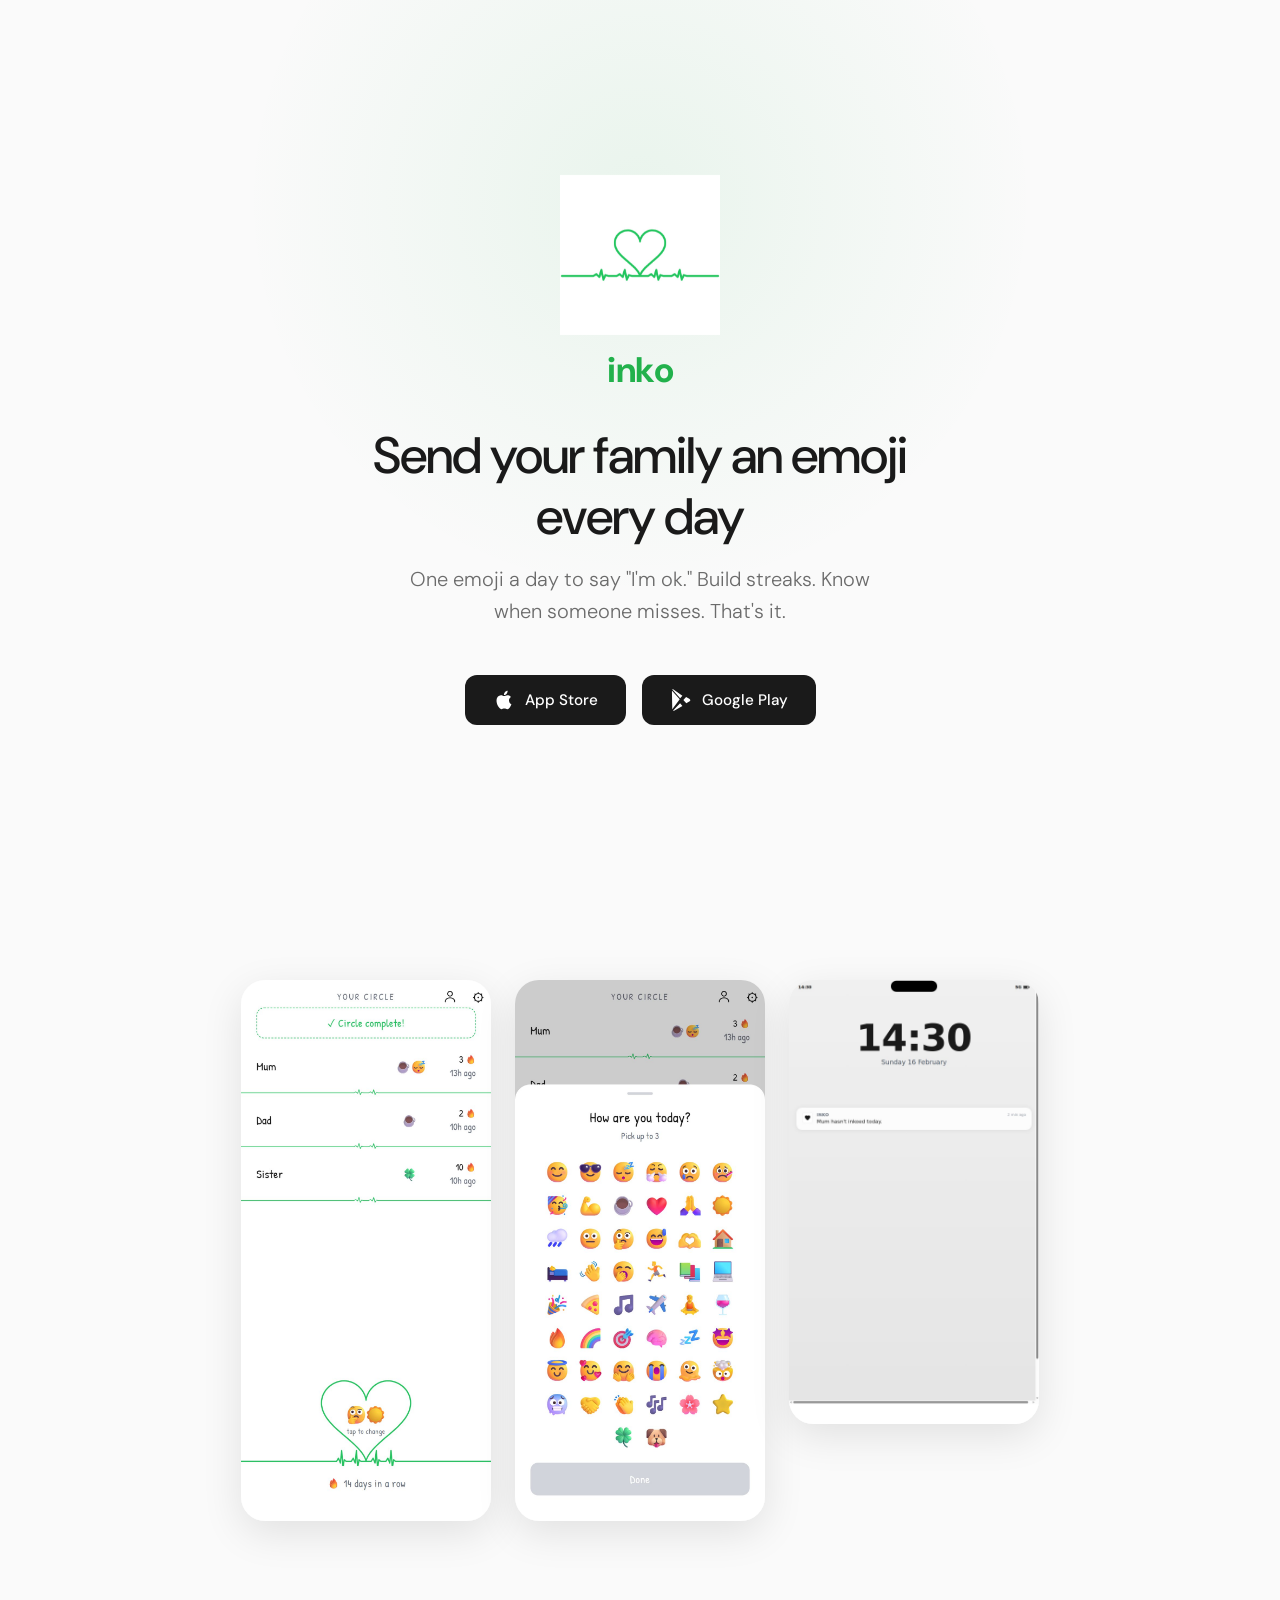
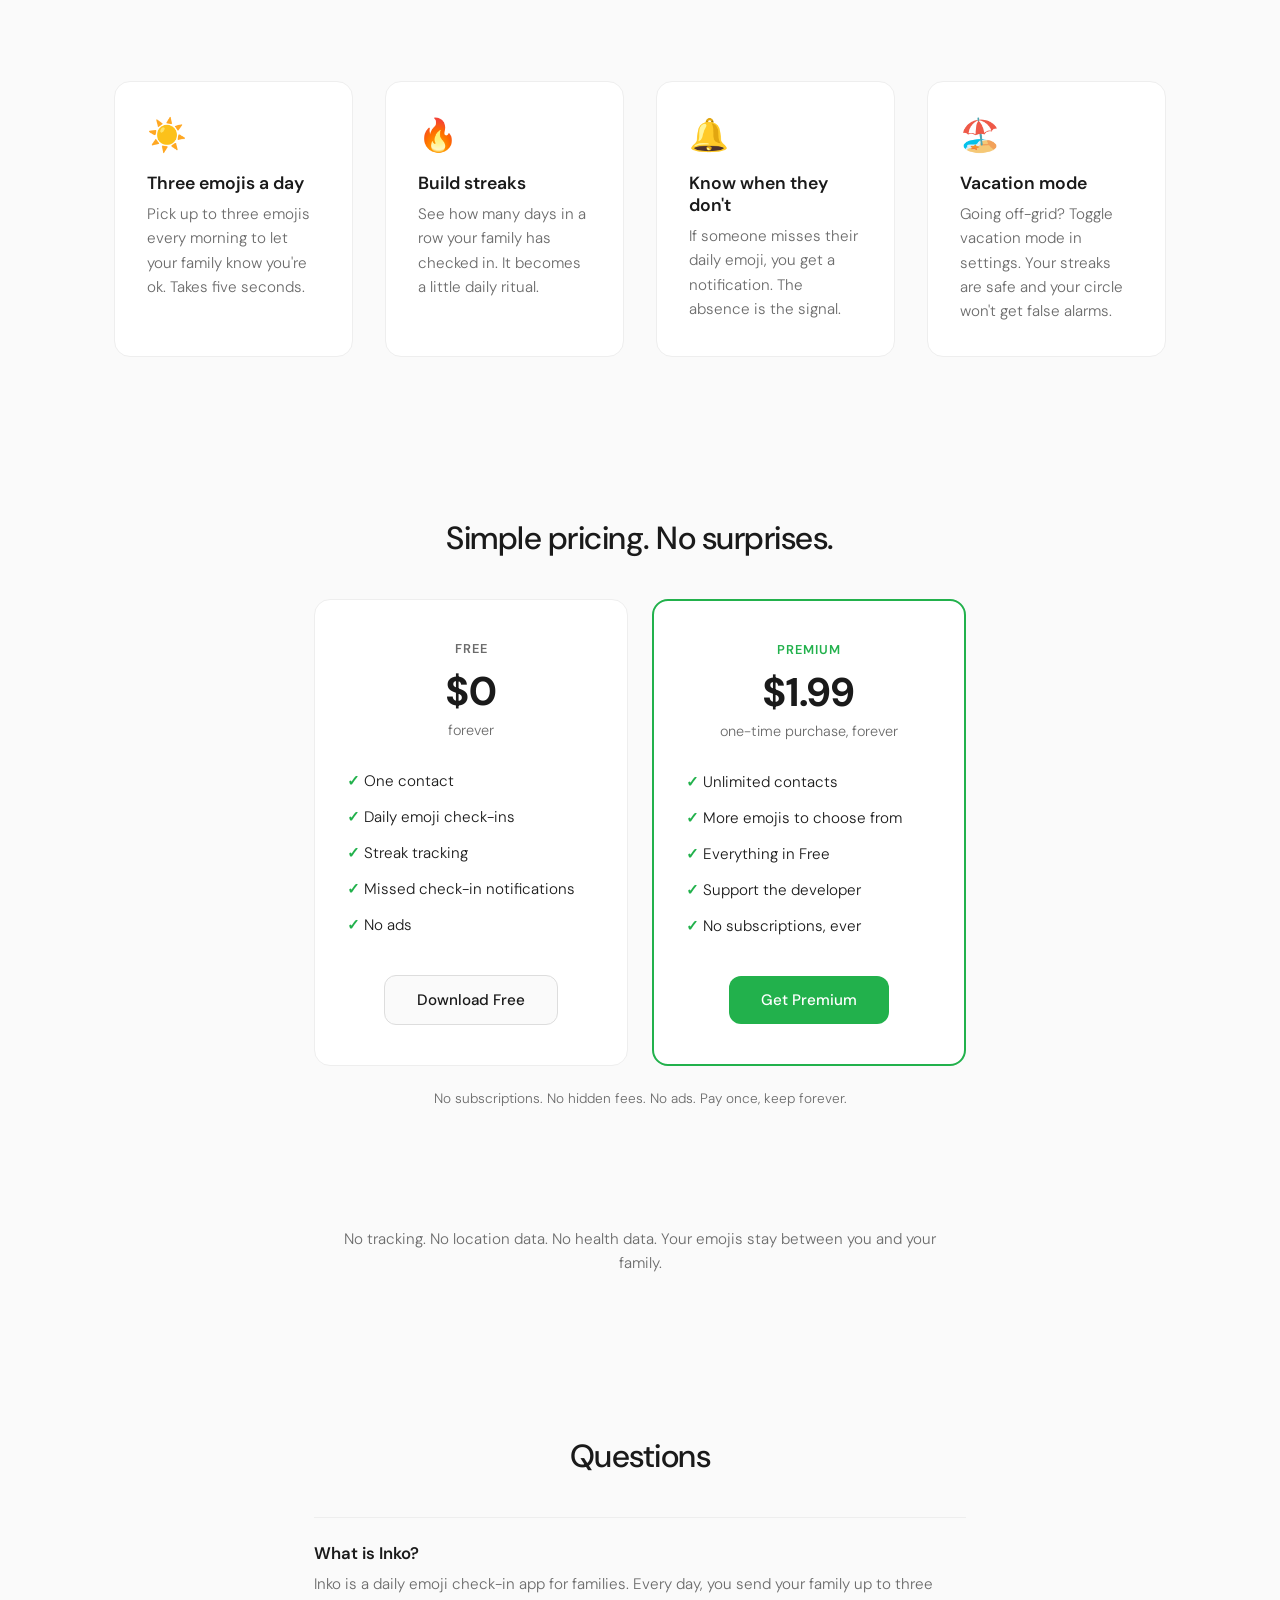
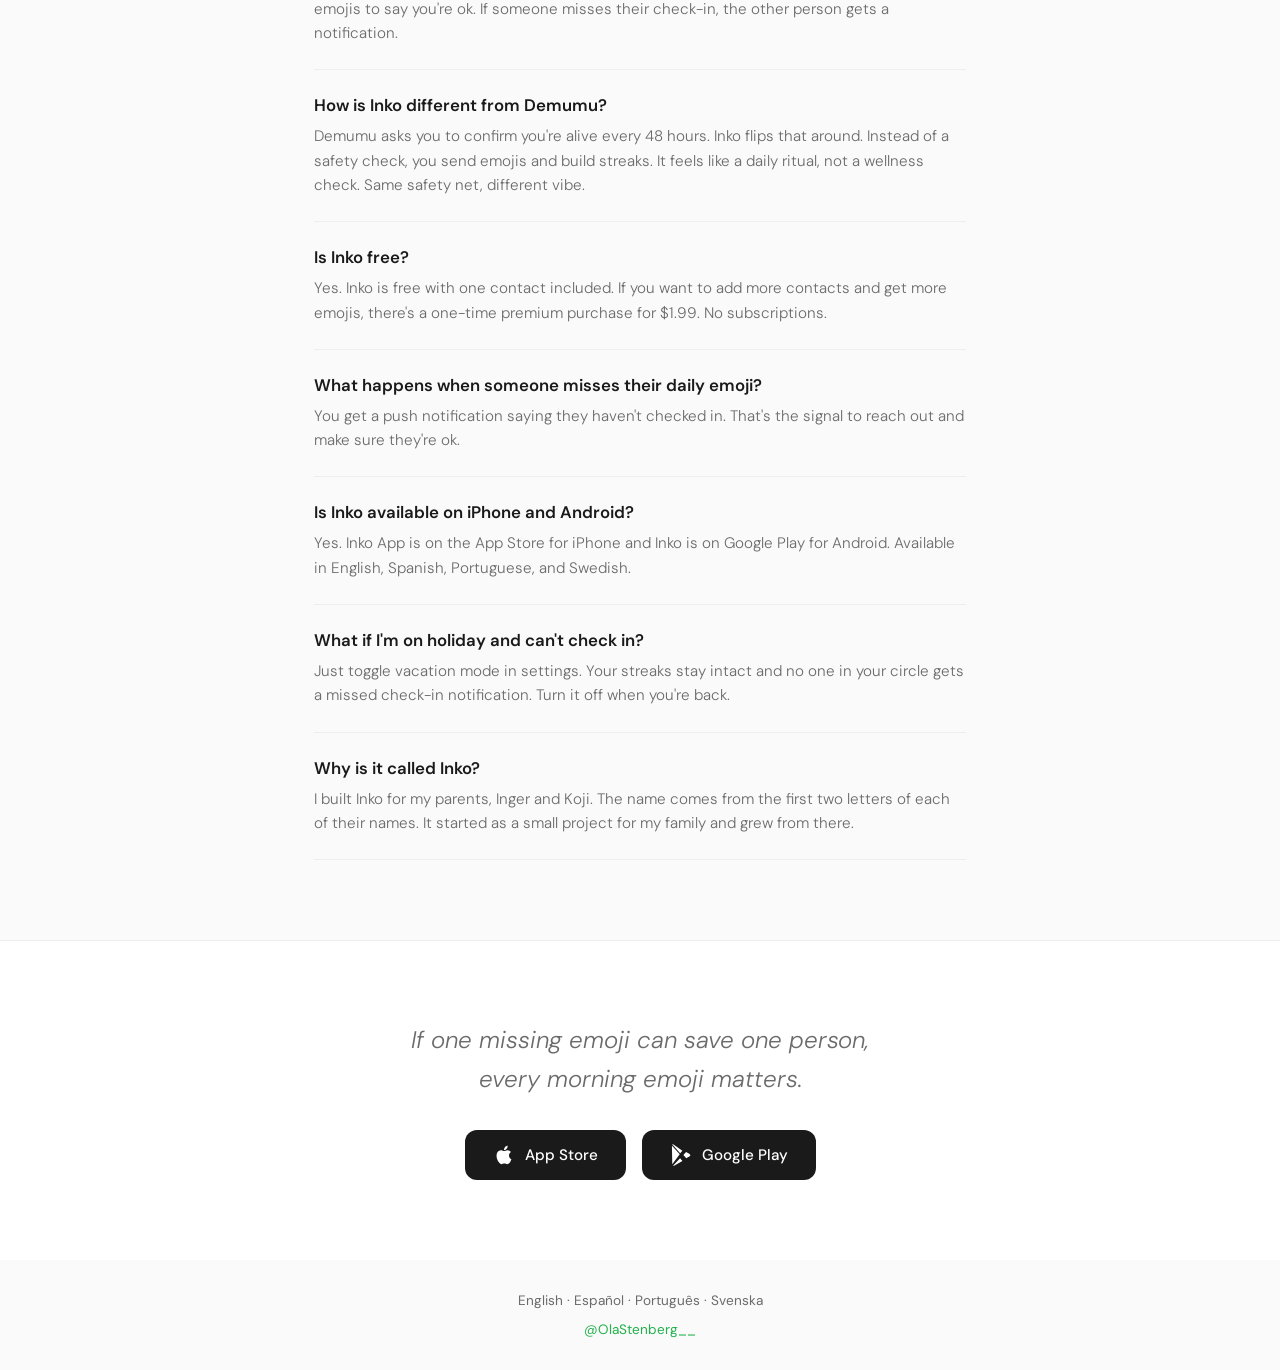
==== index.html @ b91a789e "first commit" ====
<!DOCTYPE html>
<html lang="en">
<head>
<meta charset="UTF-8">
<meta name="viewport" content="width=device-width, initial-scale=1.0">
<title>Inko — Send your family an emoji every day</title>
<meta name="description" content="Inko is a free daily emoji check-in app for families. Send up to three emojis a day, build streaks, and know when someone misses. A warmer alternative to Demumu.">
<meta name="keywords" content="inko, inko app, family check in app, daily emoji app, demumu alternative, check on parents app, are you dead yet alternative, family safety app">
<link rel="canonical" href="https://inko.today/">
<meta property="og:title" content="Inko — Send your family an emoji every day">
<meta property="og:description" content="One emoji a day. That's all it takes to stay connected.">
<meta property="og:type" content="website">
<meta property="og:url" content="https://inko.today/">
<meta property="og:image" content="https://inko.today/og-image.png">
<meta name="twitter:card" content="summary_large_image">
<meta name="twitter:site" content="@OlaStenberg__">
<meta name="twitter:image" content="https://inko.today/og-image.png">
<script type="application/ld+json">
{
  "@context": "https://schema.org",
  "@type": "SoftwareApplication",
  "name": "Inko",
  "description": "A free daily emoji check-in app for families. Send up to three emojis a day, build streaks, and know when someone misses.",
  "url": "https://inko.today",
  "applicationCategory": "LifestyleApplication",
  "operatingSystem": "iOS, Android",
  "offers": [
    {
      "@type": "Offer",
      "price": "0",
      "priceCurrency": "USD",
      "description": "Free with one contact"
    },
    {
      "@type": "Offer",
      "price": "1.99",
      "priceCurrency": "USD",
      "description": "Premium — unlimited contacts, more emojis, one-time purchase"
    }
  ]
}
</script>
<link rel="preconnect" href="https://fonts.googleapis.com">
<link href="https://fonts.googleapis.com/css2?family=DM+Sans:ital,opsz,wght@0,9..40,300;0,9..40,400;0,9..40,500;0,9..40,700;1,9..40,300&display=swap" rel="stylesheet">
<style>
* { margin: 0; padding: 0; box-sizing: border-box; }

:root {
  --green: #22B14C;
  --green-light: #e8f7ed;
  --dark: #1a1a1a;
  --gray: #6b6b6b;
  --bg: #fafafa;
}

body {
  font-family: 'DM Sans', sans-serif;
  background: var(--bg);
  color: var(--dark);
  -webkit-font-smoothing: antialiased;
}

.hero {
  min-height: 100vh;
  display: flex;
  flex-direction: column;
  align-items: center;
  justify-content: center;
  text-align: center;
  padding: 40px 24px;
  position: relative;
  overflow: hidden;
}

.hero::before {
  content: '';
  position: absolute;
  top: -200px;
  left: 50%;
  transform: translateX(-50%);
  width: 800px;
  height: 800px;
  background: radial-gradient(circle, rgba(34,177,76,0.08) 0%, transparent 70%);
  pointer-events: none;
}

.logo {
  width: 160px;
  height: auto;
  margin-bottom: 12px;
  animation: fadeUp 0.8s ease both;
}

.brand {
  font-size: 2.2rem;
  font-weight: 700;
  color: var(--green);
  letter-spacing: -0.5px;
  margin-bottom: 32px;
  animation: fadeUp 0.8s ease 0.1s both;
}

h1 {
  font-size: clamp(1.8rem, 5vw, 3.2rem);
  font-weight: 500;
  line-height: 1.2;
  max-width: 600px;
  margin-bottom: 16px;
  letter-spacing: -1px;
  animation: fadeUp 0.8s ease 0.2s both;
}

h2 {
  font-size: clamp(1.4rem, 4vw, 2rem);
  font-weight: 500;
  text-align: center;
  margin-bottom: 40px;
  letter-spacing: -0.5px;
}

.subtitle {
  font-size: clamp(1rem, 2.5vw, 1.25rem);
  color: var(--gray);
  max-width: 480px;
  line-height: 1.6;
  margin-bottom: 48px;
  font-weight: 300;
  animation: fadeUp 0.8s ease 0.3s both;
}

.badges {
  display: flex;
  gap: 16px;
  flex-wrap: wrap;
  justify-content: center;
  animation: fadeUp 0.8s ease 0.4s both;
}

.badge {
  display: inline-flex;
  align-items: center;
  gap: 10px;
  padding: 14px 28px;
  background: var(--dark);
  color: white;
  border-radius: 12px;
  text-decoration: none;
  font-size: 0.95rem;
  font-weight: 500;
  transition: transform 0.2s, box-shadow 0.2s;
}

.badge:hover {
  transform: translateY(-2px);
  box-shadow: 0 8px 24px rgba(0,0,0,0.15);
}

.badge svg {
  width: 22px;
  height: 22px;
  fill: white;
}

.screenshots {
  padding: 80px 24px;
  max-width: 900px;
  margin: 0 auto;
}

.screenshots-grid {
  display: flex;
  gap: 24px;
  justify-content: center;
  align-items: flex-start;
}

.screenshots-grid img {
  width: 250px;
  height: auto;
  border-radius: 24px;
  box-shadow: 0 12px 40px rgba(0,0,0,0.1);
}

@media (max-width: 800px) {
  .screenshots-grid {
    flex-direction: column;
    align-items: center;
  }
  .screenshots-grid img {
    width: 260px;
  }
}

.features {
  padding: 80px 24px;
  max-width: 1100px;
  margin: 0 auto;
}

.features-grid {
  display: grid;
  grid-template-columns: repeat(auto-fit, minmax(200px, 1fr));
  gap: 32px;
}

.feature {
  padding: 32px;
  background: white;
  border-radius: 16px;
  border: 1px solid #eee;
}

.feature-emoji {
  font-size: 2rem;
  margin-bottom: 16px;
}

.feature h3 {
  font-size: 1.1rem;
  font-weight: 600;
  margin-bottom: 8px;
}

.feature p {
  font-size: 0.95rem;
  color: var(--gray);
  line-height: 1.6;
  font-weight: 300;
}

/* Pricing */
.pricing {
  padding: 80px 24px;
  max-width: 700px;
  margin: 0 auto;
}

.pricing-cards {
  display: grid;
  grid-template-columns: repeat(auto-fit, minmax(280px, 1fr));
  gap: 24px;
}

.pricing-card {
  padding: 40px 32px;
  background: white;
  border-radius: 16px;
  border: 1px solid #eee;
  text-align: center;
}

.pricing-card.premium {
  border: 2px solid var(--green);
  position: relative;
}

.pricing-label {
  font-size: 0.8rem;
  font-weight: 600;
  text-transform: uppercase;
  letter-spacing: 1px;
  color: var(--gray);
  margin-bottom: 8px;
}

.pricing-card.premium .pricing-label {
  color: var(--green);
}

.pricing-price {
  font-size: 2.5rem;
  font-weight: 700;
  margin-bottom: 4px;
}

.pricing-period {
  font-size: 0.9rem;
  color: var(--gray);
  margin-bottom: 24px;
  font-weight: 300;
}

.pricing-features {
  list-style: none;
  text-align: left;
  margin-bottom: 32px;
}

.pricing-features li {
  padding: 8px 0;
  font-size: 0.95rem;
  color: var(--dark);
  font-weight: 300;
}

.pricing-features li::before {
  content: '✓ ';
  color: var(--green);
  font-weight: 600;
}

.pricing-btn {
  display: inline-block;
  padding: 14px 32px;
  border-radius: 12px;
  text-decoration: none;
  font-size: 0.95rem;
  font-weight: 500;
  transition: transform 0.2s, box-shadow 0.2s;
}

.pricing-btn:hover {
  transform: translateY(-2px);
  box-shadow: 0 8px 24px rgba(0,0,0,0.1);
}

.pricing-btn.free {
  background: var(--bg);
  color: var(--dark);
  border: 1px solid #ddd;
}

.pricing-btn.paid {
  background: var(--green);
  color: white;
}

.pricing-note {
  text-align: center;
  margin-top: 24px;
  font-size: 0.85rem;
  color: var(--gray);
  font-weight: 300;
}

/* Privacy */
.privacy {
  padding: 40px 24px 80px;
  text-align: center;
}

.privacy p {
  font-size: 0.95rem;
  color: var(--gray);
  font-weight: 300;
  max-width: 600px;
  margin: 0 auto;
  line-height: 1.6;
}

/* FAQ */
.faq {
  padding: 80px 24px;
  max-width: 700px;
  margin: 0 auto;
}

.faq-item {
  border-bottom: 1px solid #eee;
  padding: 24px 0;
}

.faq-item:first-of-type {
  border-top: 1px solid #eee;
}

.faq-q {
  font-size: 1.05rem;
  font-weight: 600;
  margin-bottom: 8px;
}

.faq-a {
  font-size: 0.95rem;
  color: var(--gray);
  line-height: 1.6;
  font-weight: 300;
}

.bottom-cta {
  text-align: center;
  padding: 80px 24px;
  background: white;
  border-top: 1px solid #eee;
}

.bottom-cta p {
  font-size: clamp(1.1rem, 3vw, 1.5rem);
  font-weight: 300;
  font-style: italic;
  color: var(--gray);
  max-width: 500px;
  margin: 0 auto 32px;
  line-height: 1.6;
}

.bottom-cta .badges {
  animation: none;
}

footer {
  text-align: center;
  padding: 32px 24px;
  font-size: 0.85rem;
  color: var(--gray);
}

footer a {
  color: var(--green);
  text-decoration: none;
}

footer a:hover {
  text-decoration: underline;
}

@keyframes fadeUp {
  from { opacity: 0; transform: translateY(20px); }
  to { opacity: 1; transform: translateY(0); }
}

@media (max-width: 480px) {
  .logo { width: 120px; }
  .brand { font-size: 1.8rem; }
  .badges { flex-direction: column; align-items: center; }
  .badge { width: 100%; max-width: 280px; justify-content: center; }
}
</style>
</head>
<body>

<section class="hero">
  <img src="[data-uri]" alt="Inko" class="logo">
  <div class="brand">inko</div>
  <h1>Send your family an emoji every day</h1>
  <p class="subtitle">One emoji a day to say "I'm ok." Build streaks. Know when someone misses. That's it.</p>
  <div class="badges">
    <a href="https://apps.apple.com/us/app/inko-app/id6759858427" class="badge">
      <svg viewBox="0 0 24 24"><path d="M18.71 19.5c-.83 1.24-1.71 2.45-3.05 2.47-1.34.03-1.77-.79-3.29-.79-1.53 0-2 .77-3.27.82-1.31.05-2.3-1.32-3.14-2.53C4.25 17 2.94 12.45 4.7 9.39c.87-1.52 2.43-2.48 4.12-2.51 1.28-.02 2.5.87 3.29.87.78 0 2.26-1.07 3.8-.91.65.03 2.47.26 3.64 1.98-.09.06-2.17 1.28-2.15 3.81.03 3.02 2.65 4.03 2.68 4.04-.03.07-.42 1.44-1.38 2.83M13 3.5c.73-.83 1.94-1.46 2.94-1.5.13 1.17-.34 2.35-1.04 3.19-.69.85-1.83 1.51-2.95 1.42-.15-1.15.41-2.35 1.05-3.11z"/></svg>
      App Store
    </a>
    <a href="https://play.google.com/store/apps/details?id=com.inko.app" class="badge">
      <svg viewBox="0 0 24 24"><path d="M3.18 23.71c.46.27 1.04.18 1.8-.32l8.56-4.98-2.54-2.81L3.18 23.71zm-.71-1.7L2.1 2.53c-.01-.2.04-.38.13-.55l8.38 9.31-8.14 10.72zm1.33-21.44c-.58-.38-1.08-.48-1.5-.32l8.79 9.76 2.42-2.68L3.8.57zm17.18 10.2l-3.43-1.97-2.96 3.28 3.18 3.54 3.21-1.85c.79-.45 1.18-.98 1.18-1.51 0-.52-.39-1.04-1.18-1.49z"/></svg>
      Google Play
    </a>
  </div>
</section>

<section class="screenshots">
  <div class="screenshots-grid">
    <img src="[data-uri]" alt="Inko circle view showing family check-ins and streaks">
    <img src="[data-uri]" alt="Inko emoji picker - pick up to 3 emojis">
    <img src="[data-uri]" alt="Inko notification - Mum hasn't inkoed today">
  </div>
</section>

<section class="features">
  <div class="features-grid">
    <div class="feature">
      <div class="feature-emoji">☀️</div>
      <h3>Three emojis a day</h3>
      <p>Pick up to three emojis every morning to let your family know you're ok. Takes five seconds.</p>
    </div>
    <div class="feature">
      <div class="feature-emoji">🔥</div>
      <h3>Build streaks</h3>
      <p>See how many days in a row your family has checked in. It becomes a little daily ritual.</p>
    </div>
    <div class="feature">
      <div class="feature-emoji">🔔</div>
      <h3>Know when they don't</h3>
      <p>If someone misses their daily emoji, you get a notification. The absence is the signal.</p>
    </div>
    <div class="feature">
      <div class="feature-emoji">🏖️</div>
      <h3>Vacation mode</h3>
      <p>Going off-grid? Toggle vacation mode in settings. Your streaks are safe and your circle won't get false alarms.</p>
    </div>
  </div>
</section>

<section class="pricing">
  <h2>Simple pricing. No surprises.</h2>
  <div class="pricing-cards">
    <div class="pricing-card">
      <div class="pricing-label">Free</div>
      <div class="pricing-price">$0</div>
      <div class="pricing-period">forever</div>
      <ul class="pricing-features">
        <li>One contact</li>
        <li>Daily emoji check-ins</li>
        <li>Streak tracking</li>
        <li>Missed check-in notifications</li>
        <li>No ads</li>
      </ul>
      <a href="https://apps.apple.com/us/app/inko-app/id6759858427" class="pricing-btn free">Download Free</a>
    </div>
    <div class="pricing-card premium">
      <div class="pricing-label">Premium</div>
      <div class="pricing-price">$1.99</div>
      <div class="pricing-period">one-time purchase, forever</div>
      <ul class="pricing-features">
        <li>Unlimited contacts</li>
        <li>More emojis to choose from</li>
        <li>Everything in Free</li>
        <li>Support the developer</li>
        <li>No subscriptions, ever</li>
      </ul>
      <a href="https://play.google.com/store/apps/details?id=com.inko.app" class="pricing-btn paid">Get Premium</a>
    </div>
  </div>
  <p class="pricing-note">No subscriptions. No hidden fees. No ads. Pay once, keep forever.</p>
</section>

<section class="privacy">
  <p>No tracking. No location data. No health data. Your emojis stay between you and your family.</p>
</section>

<section class="faq">
  <h2>Questions</h2>
  <div class="faq-item">
    <div class="faq-q">What is Inko?</div>
    <div class="faq-a">Inko is a daily emoji check-in app for families. Every day, you send your family up to three emojis to say you're ok. If someone misses their check-in, the other person gets a notification.</div>
  </div>
  <div class="faq-item">
    <div class="faq-q">How is Inko different from Demumu?</div>
    <div class="faq-a">Demumu asks you to confirm you're alive every 48 hours. Inko flips that around. Instead of a safety check, you send emojis and build streaks. It feels like a daily ritual, not a wellness check. Same safety net, different vibe.</div>
  </div>
  <div class="faq-item">
    <div class="faq-q">Is Inko free?</div>
    <div class="faq-a">Yes. Inko is free with one contact included. If you want to add more contacts and get more emojis, there's a one-time premium purchase for $1.99. No subscriptions.</div>
  </div>
  <div class="faq-item">
    <div class="faq-q">What happens when someone misses their daily emoji?</div>
    <div class="faq-a">You get a push notification saying they haven't checked in. That's the signal to reach out and make sure they're ok.</div>
  </div>
  <div class="faq-item">
    <div class="faq-q">Is Inko available on iPhone and Android?</div>
    <div class="faq-a">Yes. Inko App is on the App Store for iPhone and Inko is on Google Play for Android. Available in English, Spanish, Portuguese, and Swedish.</div>
  </div>
  <div class="faq-item">
    <div class="faq-q">What if I'm on holiday and can't check in?</div>
    <div class="faq-a">Just toggle vacation mode in settings. Your streaks stay intact and no one in your circle gets a missed check-in notification. Turn it off when you're back.</div>
  </div>
  <div class="faq-item">
    <div class="faq-q">Why is it called Inko?</div>
    <div class="faq-a">I built Inko for my parents, Inger and Koji. The name comes from the first two letters of each of their names. It started as a small project for my family and grew from there.</div>
  </div>
</section>

<section class="bottom-cta">
  <p>If one missing emoji can save one person, every morning emoji matters.</p>
  <div class="badges">
    <a href="https://apps.apple.com/us/app/inko-app/id6759858427" class="badge">
      <svg viewBox="0 0 24 24"><path d="M18.71 19.5c-.83 1.24-1.71 2.45-3.05 2.47-1.34.03-1.77-.79-3.29-.79-1.53 0-2 .77-3.27.82-1.31.05-2.3-1.32-3.14-2.53C4.25 17 2.94 12.45 4.7 9.39c.87-1.52 2.43-2.48 4.12-2.51 1.28-.02 2.5.87 3.29.87.78 0 2.26-1.07 3.8-.91.65.03 2.47.26 3.64 1.98-.09.06-2.17 1.28-2.15 3.81.03 3.02 2.65 4.03 2.68 4.04-.03.07-.42 1.44-1.38 2.83M13 3.5c.73-.83 1.94-1.46 2.94-1.5.13 1.17-.34 2.35-1.04 3.19-.69.85-1.83 1.51-2.95 1.42-.15-1.15.41-2.35 1.05-3.11z" fill="white"/></svg>
      App Store
    </a>
    <a href="https://play.google.com/store/apps/details?id=com.inko.app" class="badge">
      <svg viewBox="0 0 24 24"><path d="M3.18 23.71c.46.27 1.04.18 1.8-.32l8.56-4.98-2.54-2.81L3.18 23.71zm-.71-1.7L2.1 2.53c-.01-.2.04-.38.13-.55l8.38 9.31-8.14 10.72zm1.33-21.44c-.58-.38-1.08-.48-1.5-.32l8.79 9.76 2.42-2.68L3.8.57zm17.18 10.2l-3.43-1.97-2.96 3.28 3.18 3.54 3.21-1.85c.79-.45 1.18-.98 1.18-1.51 0-.52-.39-1.04-1.18-1.49z" fill="white"/></svg>
      Google Play
    </a>
  </div>
</section>

<footer>
  <p>English · Español · Português · Svenska</p>
  <p style="margin-top: 12px;"><a href="https://x.com/OlaStenberg__" target="_blank">@OlaStenberg__</a></p>
</footer>

</body>
</html>
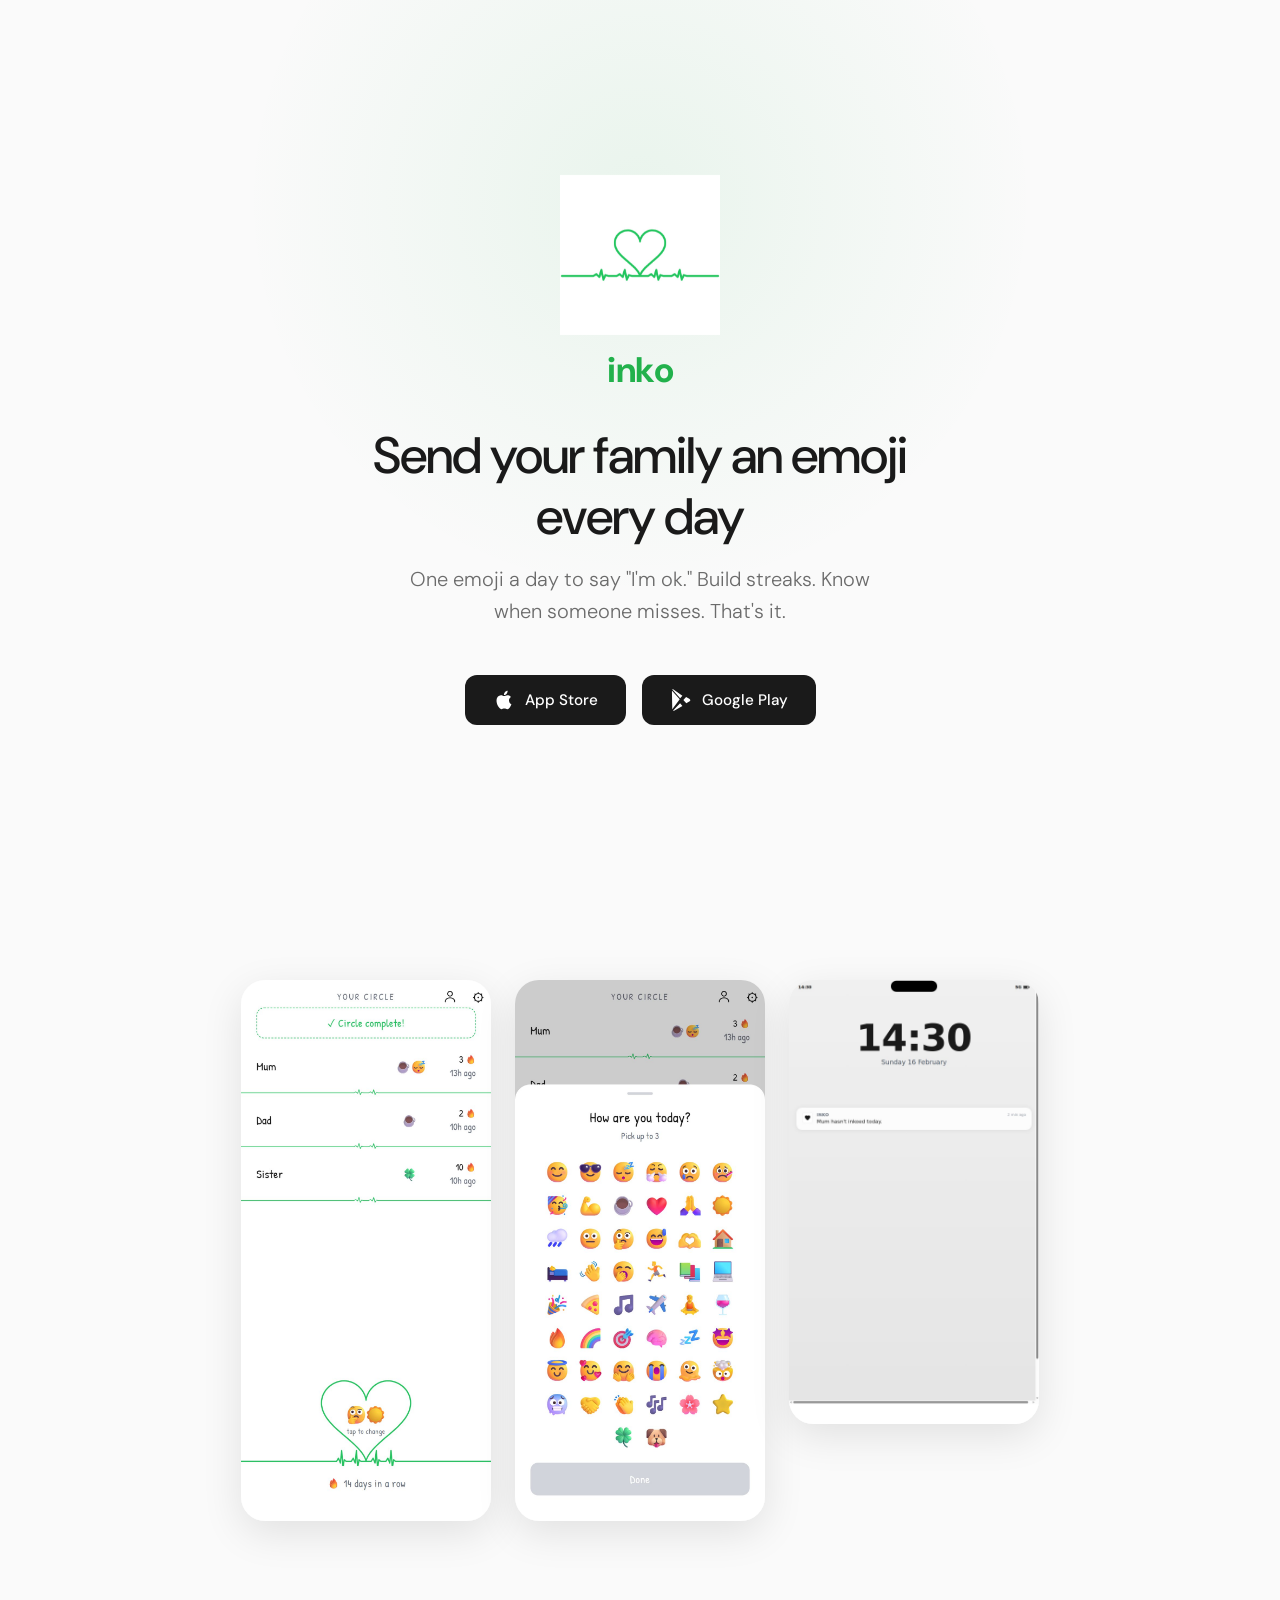
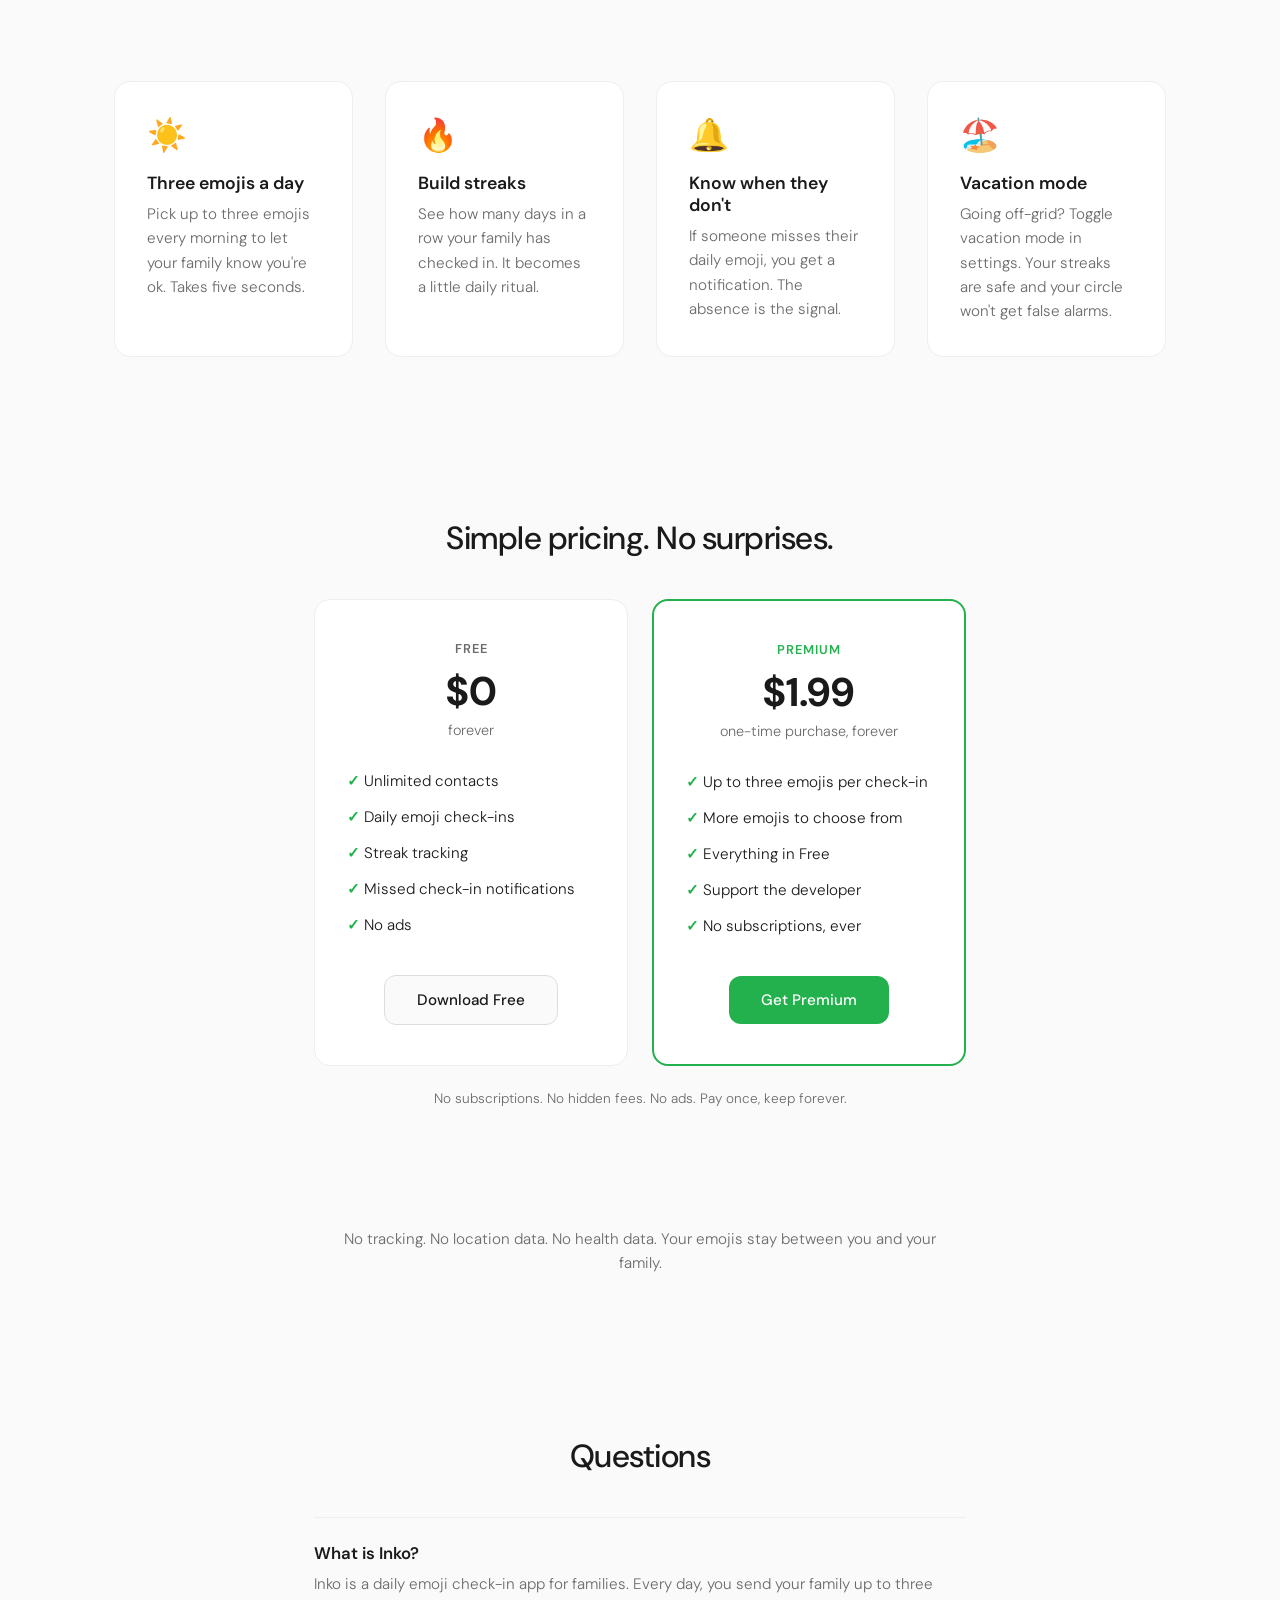
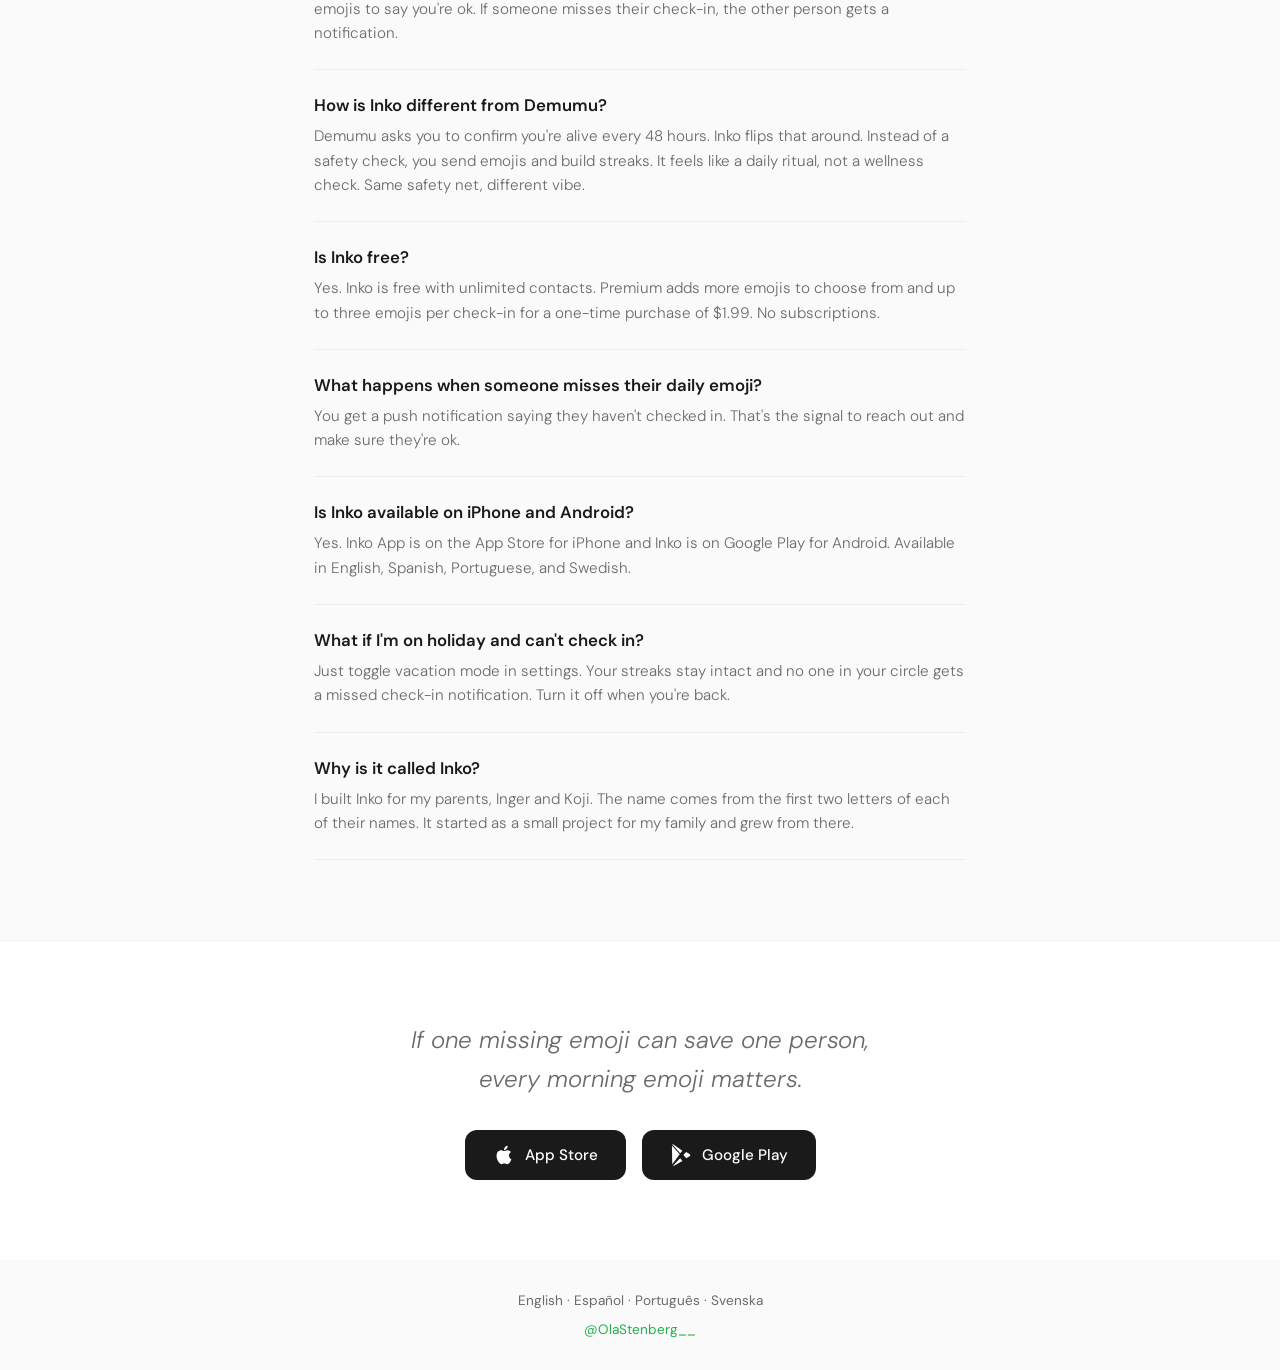
==== commit a0f97f38: "Update pricing copy for unlimited free contacts" ====
--- a/index.html
+++ b/index.html
@@ -29,13 +29,13 @@
       "@type": "Offer",
       "price": "0",
       "priceCurrency": "USD",
-      "description": "Free with one contact"
+      "description": "Free with unlimited contacts"
     },
     {
       "@type": "Offer",
       "price": "1.99",
       "priceCurrency": "USD",
-      "description": "Premium — unlimited contacts, more emojis, one-time purchase"
+      "description": "Premium — more emojis and up to three emojis per check-in, one-time purchase"
     }
   ]
 }
@@ -487,7 +487,7 @@
       <div class="pricing-price">$0</div>
       <div class="pricing-period">forever</div>
       <ul class="pricing-features">
-        <li>One contact</li>
+        <li>Unlimited contacts</li>
         <li>Daily emoji check-ins</li>
         <li>Streak tracking</li>
         <li>Missed check-in notifications</li>
@@ -500,7 +500,7 @@
       <div class="pricing-price">$1.99</div>
       <div class="pricing-period">one-time purchase, forever</div>
       <ul class="pricing-features">
-        <li>Unlimited contacts</li>
+        <li>Up to three emojis per check-in</li>
         <li>More emojis to choose from</li>
         <li>Everything in Free</li>
         <li>Support the developer</li>
@@ -528,7 +528,7 @@
   </div>
   <div class="faq-item">
     <div class="faq-q">Is Inko free?</div>
-    <div class="faq-a">Yes. Inko is free with one contact included. If you want to add more contacts and get more emojis, there's a one-time premium purchase for $1.99. No subscriptions.</div>
+    <div class="faq-a">Yes. Inko is free with unlimited contacts. Premium adds more emojis to choose from and up to three emojis per check-in for a one-time purchase of $1.99. No subscriptions.</div>
   </div>
   <div class="faq-item">
     <div class="faq-q">What happens when someone misses their daily emoji?</div>
